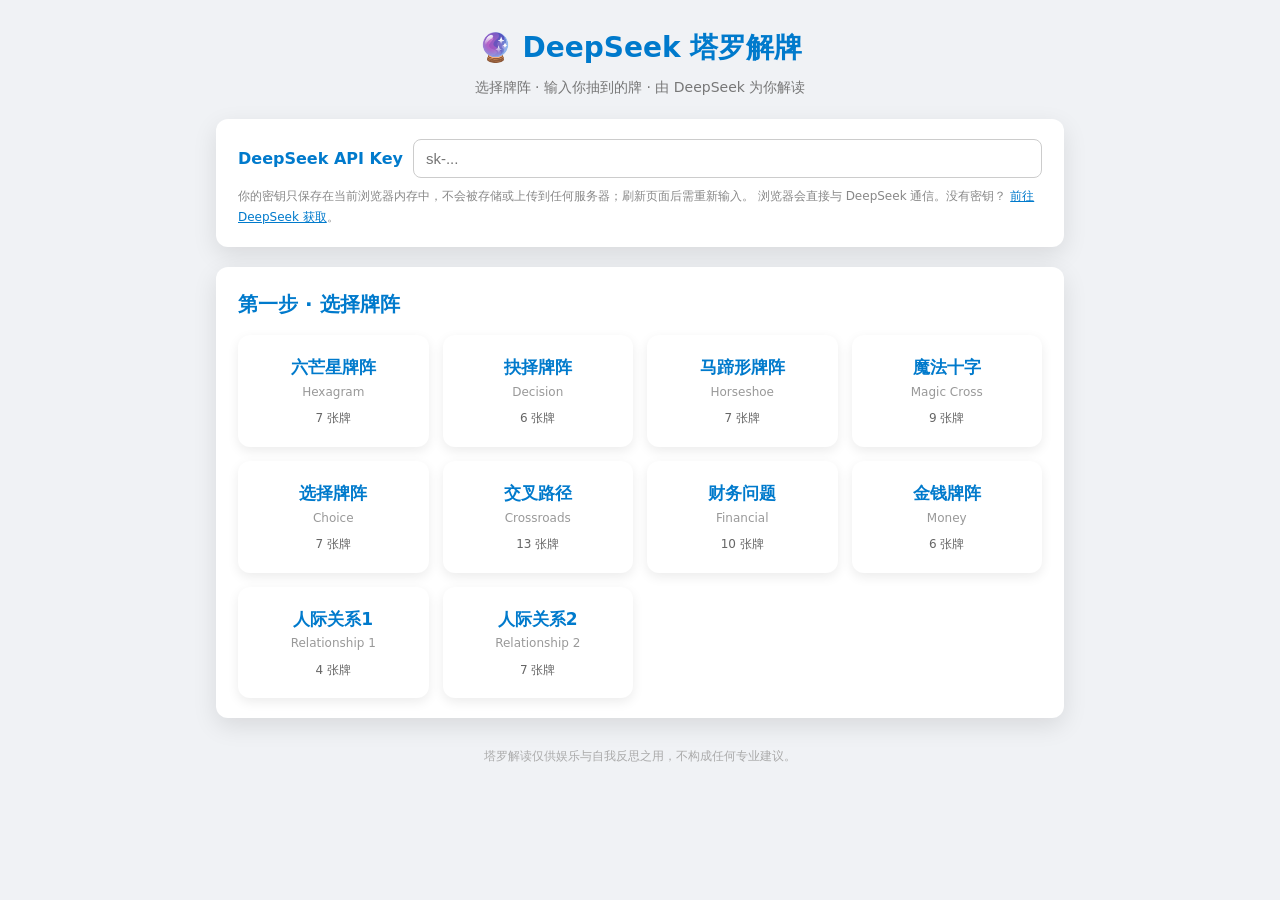
==== index.html @ 82ff8224 "Add interactive BYOK tarot reading web app Static, buildless single-page app for GitHub Pages: pick " ====
<!DOCTYPE html>
<html lang="zh-CN">
<head>
    <meta charset="utf-8">
    <meta name="viewport" content="width=device-width, initial-scale=1">
    <title>DeepSeek 塔罗解牌 · Tarot Reading</title>
    <link rel="stylesheet" href="app.css">
</head>
<body>
<div class="app-wrap">

    <header class="app-header">
        <h1>🔮 DeepSeek 塔罗解牌</h1>
        <p class="subtitle">选择牌阵 · 输入你抽到的牌 · 由 DeepSeek 为你解读</p>
    </header>

    <!-- API key (held in memory only, never stored) -->
    <div class="panel">
        <div class="key-row">
            <label for="api-key">DeepSeek API Key</label>
            <input type="password" id="api-key" placeholder="sk-..." autocomplete="off" spellcheck="false">
        </div>
        <p class="key-note">
            你的密钥只保存在当前浏览器内存中，不会被存储或上传到任何服务器；刷新页面后需重新输入。
            浏览器会直接与 DeepSeek 通信。没有密钥？
            <a href="https://platform.deepseek.com/" target="_blank" rel="noopener">前往 DeepSeek 获取</a>。
        </p>
    </div>

    <!-- Step 1: pick a spread -->
    <section class="step active panel" id="step-pick">
        <h2 class="step-title">第一步 · 选择牌阵</h2>
        <div class="spread-grid" id="spread-grid"><!-- filled by JS --></div>
    </section>

    <!-- Step 2: layout + question + card inputs -->
    <section class="step panel" id="step-input">
        <h2 class="step-title" id="input-title">第二步 · 输入抽到的牌</h2>
        <div class="canvas-viewport">
            <div class="canvas-scaler" id="canvas-scaler"><!-- spread layout --></div>
        </div>
        <div id="input-notes"><!-- spread notes --></div>

        <div class="question-block">
            <label for="question">你的问题（必填）</label>
            <textarea id="question" placeholder="例如：我该接受这份新工作吗？"></textarea>
        </div>

        <div class="pos-list" id="pos-list"><!-- per-position inputs --></div>

        <datalist id="cards-datalist"><!-- 78 cards --></datalist>

        <div id="input-error"></div>
        <div class="btn-row">
            <button class="btn btn--ghost" id="back-to-pick">← 返回选牌阵</button>
            <button class="btn" id="go-read">开始解读 →</button>
        </div>
    </section>

    <!-- Step 3: results -->
    <section class="step panel" id="step-result">
        <h2 class="step-title">第三步 · 解读结果</h2>
        <div id="result-status"></div>
        <details class="thinking-box" id="thinking-box" style="display:none;">
            <summary>查看 AI 的思考过程</summary>
            <div class="thinking-content" id="thinking-content"></div>
        </details>
        <div class="answer-content" id="answer-content"></div>
        <div class="btn-row">
            <button class="btn btn--ghost" id="back-to-input">← 修改输入</button>
            <button class="btn" id="new-reading">开始新的解读</button>
        </div>
    </section>

    <p class="disclaimer">塔罗解读仅供娱乐与自我反思之用，不构成任何专业建议。</p>
</div>

<script src="app.js"></script>
</body>
</html>
---- app.css ----
/* Interactive tarot app styles.
   Reuses the visual language of spreads/style.css (colors, card geometry,
   --dx/--dy centre-offset positioning) but is self-contained so the app does
   not depend on that file's body layout. */

:root {
    --accent: #007acc;
    --accent-dark: #005999;
    --bg: #f0f2f5;
    --panel: #ffffff;
    --label-bg: #fffbe6;
    --label-border: #e0d8a0;
    --line: #b0c4de;
}

* { box-sizing: border-box; }

body {
    margin: 0;
    background: var(--bg);
    color: #333;
    font-family: system-ui, -apple-system, "Segoe UI", "PingFang SC", "Microsoft YaHei", sans-serif;
    line-height: 1.7;
}

.app-wrap {
    max-width: 880px;
    margin: 0 auto;
    padding: 24px 16px 64px;
}

/* ---- Header & API key ---- */
.app-header {
    text-align: center;
    margin-bottom: 20px;
}
.app-header h1 {
    color: var(--accent);
    font-size: 28px;
    margin: 0 0 4px;
}
.app-header .subtitle { color: #777; font-size: 14px; margin: 0; }

.panel {
    background: var(--panel);
    border-radius: 12px;
    box-shadow: 0 8px 24px rgba(0, 0, 0, 0.1);
    padding: 20px 22px;
    margin-bottom: 20px;
}

.key-row { display: flex; gap: 10px; align-items: center; flex-wrap: wrap; }
.key-row label { font-weight: 600; color: var(--accent); white-space: nowrap; }
.key-row input[type="password"] {
    flex: 1;
    min-width: 220px;
    padding: 10px 12px;
    border: 1px solid #ccc;
    border-radius: 8px;
    font-size: 15px;
}
.key-note { font-size: 12px; color: #888; margin: 8px 0 0; }
.key-note a { color: var(--accent); }

/* ---- Buttons ---- */
.btn {
    background: var(--accent);
    color: #fff;
    border: none;
    border-radius: 8px;
    padding: 11px 22px;
    font-size: 16px;
    font-weight: 600;
    cursor: pointer;
    transition: background 0.2s ease, opacity 0.2s ease;
}
.btn:hover { background: var(--accent-dark); }
.btn:disabled { opacity: 0.5; cursor: not-allowed; }
.btn--ghost {
    background: transparent;
    color: var(--accent);
    border: 1px solid var(--accent);
}
.btn--ghost:hover { background: rgba(0, 122, 204, 0.08); }
.btn-row { display: flex; gap: 12px; justify-content: space-between; margin-top: 20px; }

/* ---- Steps ---- */
.step { display: none; }
.step.active { display: block; }

.step-title { color: var(--accent); font-size: 20px; font-weight: 700; margin: 0 0 14px; }

/* ---- Spread picker ---- */
.spread-grid {
    display: grid;
    grid-template-columns: repeat(auto-fill, minmax(160px, 1fr));
    gap: 14px;
}
.spread-card {
    background: var(--panel);
    border: 2px solid transparent;
    border-radius: 12px;
    box-shadow: 0 4px 12px rgba(0, 0, 0, 0.08);
    padding: 16px;
    cursor: pointer;
    text-align: center;
    transition: transform 0.15s ease, border-color 0.15s ease;
}
.spread-card:hover { transform: translateY(-3px); }
.spread-card.selected { border-color: var(--accent); }
.spread-card .zh { font-weight: 700; font-size: 17px; color: var(--accent); }
.spread-card .en { font-size: 12px; color: #999; }
.spread-card .cnt { font-size: 12px; color: #666; margin-top: 6px; }

/* ---- Spread layout canvas (mirrors spreads/style.css geometry) ---- */
.canvas-viewport { width: 100%; overflow: hidden; display: flex; justify-content: center; }
.canvas-scaler { transform-origin: top center; }

.spread-canvas {
    position: relative;
    background: #ffffff;
    border-radius: 12px;
    box-shadow: 0 8px 24px rgba(0, 0, 0, 0.1);
}
.spread-lines {
    position: absolute;
    top: 0; left: 0;
    width: 100%; height: 100%;
    pointer-events: none;
}
.spread-canvas .card {
    position: absolute;
    left: 50%; top: 50%;
    --dx: 0px; --dy: 0px;
    width: 50px; height: 72px;
    background-color: var(--accent);
    color: #fff;
    font-weight: bold; font-size: 18px;
    display: flex; justify-content: center; align-items: center;
    border-radius: 8px;
    box-shadow: 0 4px 10px rgba(0, 122, 204, 0.3);
    transform: translate(-50%, -50%) translate(var(--dx), var(--dy));
    cursor: pointer;
    user-select: none;
    transition: background-color 0.2s ease;
}
.spread-canvas .card.filled { background-color: #2e9e5b; box-shadow: 0 4px 10px rgba(46, 158, 91, 0.35); }
.spread-canvas .card:hover { background-color: var(--accent-dark); }
.spread-canvas .card.filled:hover { background-color: #248049; }

.label {
    position: absolute;
    background: var(--label-bg);
    border: 1px solid var(--label-border);
    color: #333;
    font-size: 12px;
    font-weight: 500;
    padding: 3px 7px;
    border-radius: 10px;
    white-space: nowrap;
    box-shadow: 0 2px 5px rgba(0, 0, 0, 0.08);
    pointer-events: none;
}
.label--right { left: calc(100% + 10px); top: 50%; transform: translateY(-50%); }
.label--left  { right: calc(100% + 10px); top: 50%; transform: translateY(-50%); }
.label--top    { bottom: calc(100% + 10px); left: 50%; transform: translateX(-50%); }
.label--bottom { top: calc(100% + 10px); left: 50%; transform: translateX(-50%); }

.spread-notes {
    background: #fafbfc;
    border: 1px solid #eee;
    border-radius: 10px;
    padding: 12px 16px;
    font-size: 13px;
    margin: 16px 0;
}
.spread-notes ul { margin: 0; padding-left: 18px; }
.spread-notes b { color: var(--accent); }

/* ---- Input form ---- */
.question-block { margin: 18px 0; }
.question-block label { font-weight: 700; color: var(--accent); display: block; margin-bottom: 6px; }
.question-block textarea {
    width: 100%;
    min-height: 70px;
    padding: 10px 12px;
    border: 1px solid #ccc;
    border-radius: 8px;
    font-size: 15px;
    font-family: inherit;
    resize: vertical;
}

.pos-list { display: flex; flex-direction: column; gap: 10px; }
.pos-row {
    display: grid;
    grid-template-columns: 44px 1fr auto;
    gap: 10px;
    align-items: center;
    padding: 10px;
    border: 1px solid #eee;
    border-radius: 10px;
    background: #fafbfc;
}
.pos-row .pos-num {
    width: 32px; height: 32px;
    background: var(--accent);
    color: #fff;
    border-radius: 50%;
    display: flex; align-items: center; justify-content: center;
    font-weight: 700;
}
.pos-row .pos-meta { min-width: 0; }
.pos-row .pos-label { font-size: 13px; color: #666; margin-bottom: 4px; }
.pos-row .card-input {
    width: 100%;
    padding: 9px 10px;
    border: 1px solid #ccc;
    border-radius: 8px;
    font-size: 15px;
}
.pos-row .card-input.invalid { border-color: #d9534f; background: #fff5f5; }

/* Orientation toggle */
.orient {
    display: inline-flex;
    border: 1px solid var(--accent);
    border-radius: 8px;
    overflow: hidden;
    font-size: 14px;
    user-select: none;
}
.orient button {
    border: none;
    background: #fff;
    color: var(--accent);
    padding: 8px 12px;
    cursor: pointer;
}
.orient button.on { background: var(--accent); color: #fff; }

/* ---- Results ---- */
.thinking-box { margin-bottom: 16px; }
.thinking-box summary {
    cursor: pointer;
    font-weight: 600;
    color: #888;
    font-size: 14px;
}
.thinking-content {
    white-space: pre-wrap;
    font-size: 13px;
    color: #888;
    background: #fafbfc;
    border: 1px solid #eee;
    border-radius: 8px;
    padding: 12px;
    margin-top: 8px;
    max-height: 280px;
    overflow: auto;
}
.answer-content {
    white-space: pre-wrap;
    font-size: 15.5px;
    line-height: 1.85;
}
.status-msg {
    padding: 12px 14px;
    border-radius: 8px;
    margin: 12px 0;
    font-size: 14px;
}
.status-msg.error { background: #fdecea; color: #b71c1c; border: 1px solid #f5c6cb; }
.status-msg.info  { background: #e8f4fd; color: #0b5e9e; border: 1px solid #bee0fb; }
.spinner-dots::after {
    content: "";
    animation: dots 1.2s steps(4, end) infinite;
}
@keyframes dots { 0% { content: ""; } 25% { content: "·"; } 50% { content: "··"; } 75% { content: "···"; } }

.disclaimer { text-align: center; font-size: 12px; color: #aaa; margin-top: 28px; }

/* ---- Responsive ---- */
@media (max-width: 600px) {
    .app-header h1 { font-size: 23px; }
    .panel { padding: 16px; }
    .pos-row { grid-template-columns: 36px 1fr; grid-template-areas: "num meta" "orient orient"; }
    .pos-row .pos-num { grid-area: num; }
    .pos-row .pos-meta { grid-area: meta; }
    .pos-row .orient { grid-area: orient; justify-self: start; }
    .btn-row .btn { flex: 1; }
}
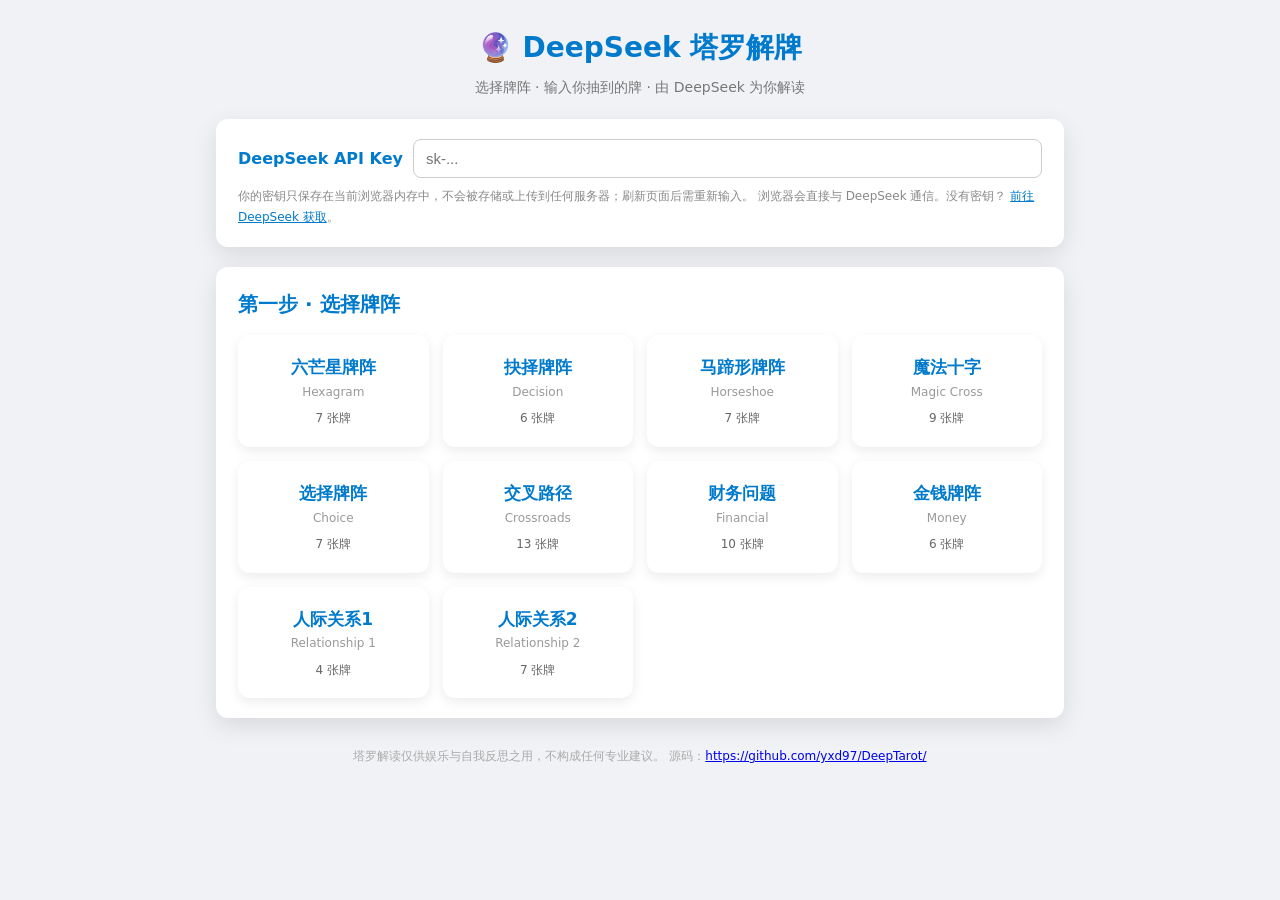
==== commit 407abd9f: "add links to website/repo" ====
--- a/index.html
+++ b/index.html
@@ -72,7 +72,8 @@
         </div>
     </section>
 
-    <p class="disclaimer">塔罗解读仅供娱乐与自我反思之用，不构成任何专业建议。</p>
+    <p class="disclaimer">塔罗解读仅供娱乐与自我反思之用，不构成任何专业建议。
+        源码：<a href='https://github.com/yxd97/DeepTarot/'>https://github.com/yxd97/DeepTarot/</a></p>
 </div>
 
 <script src="app.js"></script>
--- a/app.css
+++ b/app.css
@@ -260,10 +260,55 @@
     overflow: auto;
 }
 .answer-content {
-    white-space: pre-wrap;
     font-size: 15.5px;
     line-height: 1.85;
-}
+    word-wrap: break-word;
+}
+.answer-content > :first-child { margin-top: 0; }
+.answer-content > :last-child { margin-bottom: 0; }
+.answer-content h1,
+.answer-content h2,
+.answer-content h3,
+.answer-content h4,
+.answer-content h5,
+.answer-content h6 {
+    line-height: 1.35;
+    margin: 1.4em 0 0.5em;
+    font-weight: 700;
+}
+.answer-content h1 { font-size: 1.5em; }
+.answer-content h2 { font-size: 1.32em; }
+.answer-content h3 { font-size: 1.16em; }
+.answer-content h4,
+.answer-content h5,
+.answer-content h6 { font-size: 1.04em; }
+.answer-content p { margin: 0.7em 0; }
+.answer-content ul,
+.answer-content ol { margin: 0.7em 0; padding-left: 1.5em; }
+.answer-content li { margin: 0.3em 0; }
+.answer-content blockquote {
+    margin: 0.9em 0;
+    padding: 0.2em 1em;
+    border-left: 3px solid #d9c7f0;
+    background: #faf7fe;
+    color: #555;
+    border-radius: 0 6px 6px 0;
+}
+.answer-content blockquote p { margin: 0.4em 0; }
+.answer-content hr {
+    border: none;
+    border-top: 1px solid #eee;
+    margin: 1.4em 0;
+}
+.answer-content code {
+    background: #f3f0f8;
+    padding: 0.1em 0.4em;
+    border-radius: 4px;
+    font-size: 0.9em;
+    font-family: ui-monospace, SFMono-Regular, Menlo, monospace;
+}
+.answer-content a { color: #7b4fb5; }
+.answer-content strong { font-weight: 700; }
 .status-msg {
     padding: 12px 14px;
     border-radius: 8px;
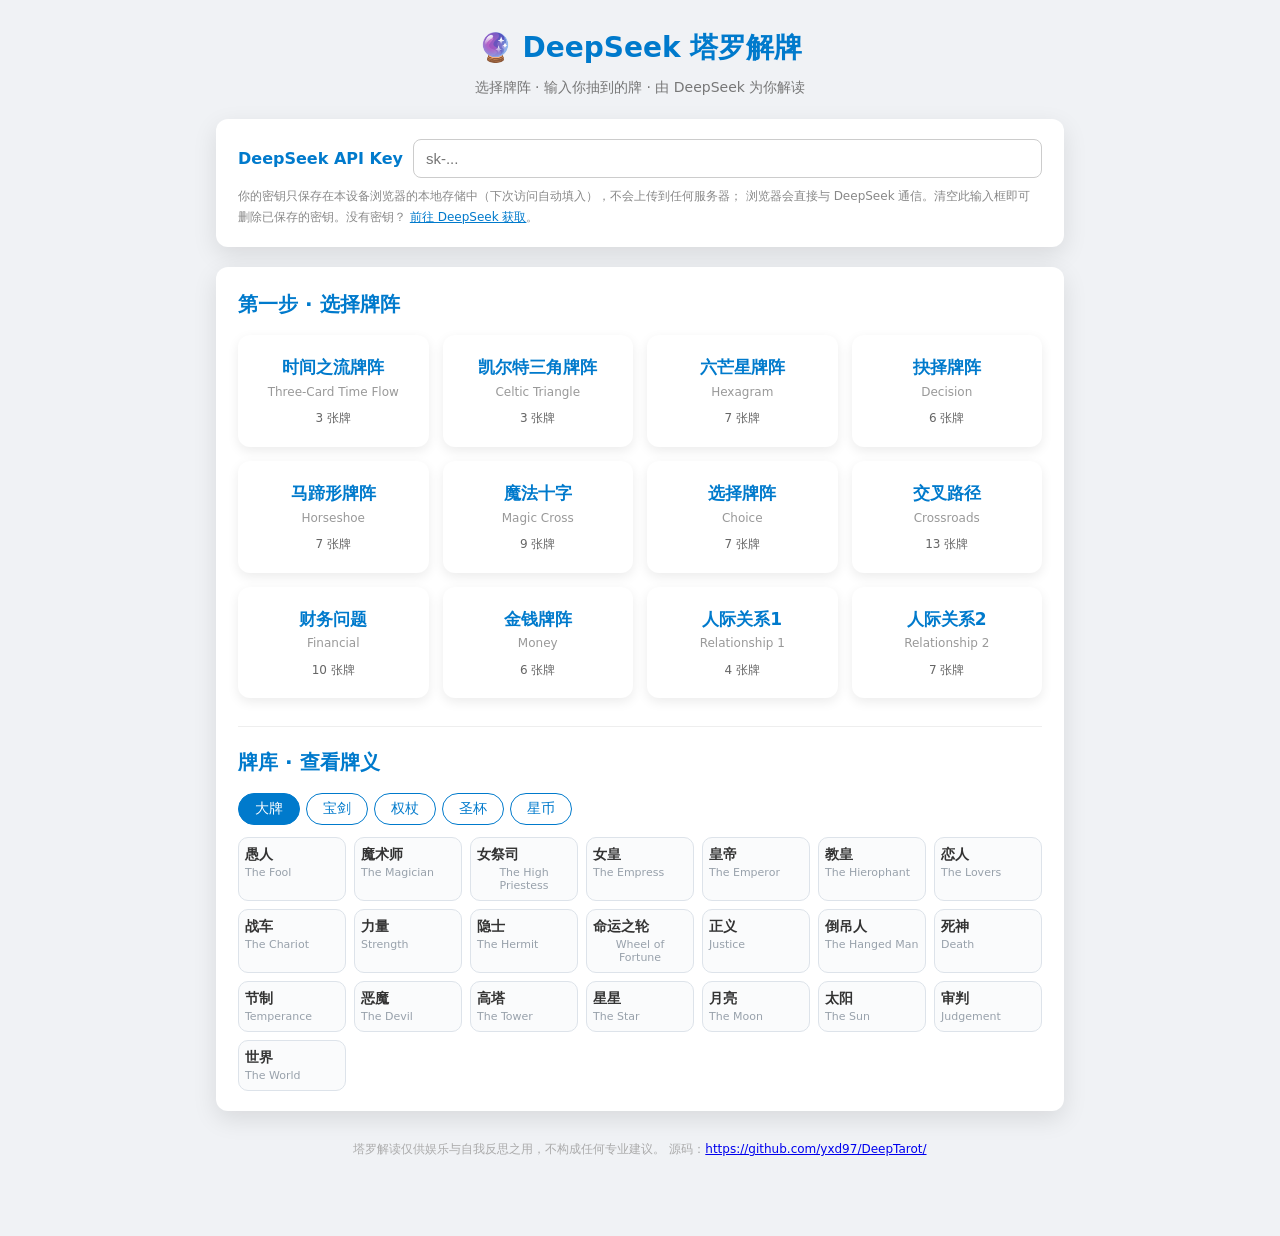
==== commit a9df0b6b: "Add deck viewer, modal card picker, API key caching, two 3-card spreads - Cache the DeepSeek API key" ====
--- a/index.html
+++ b/index.html
@@ -14,15 +14,15 @@
         <p class="subtitle">选择牌阵 · 输入你抽到的牌 · 由 DeepSeek 为你解读</p>
     </header>
 
-    <!-- API key (held in memory only, never stored) -->
+    <!-- API key (cached locally in this browser's localStorage) -->
     <div class="panel">
         <div class="key-row">
             <label for="api-key">DeepSeek API Key</label>
             <input type="password" id="api-key" placeholder="sk-..." autocomplete="off" spellcheck="false">
         </div>
         <p class="key-note">
-            你的密钥只保存在当前浏览器内存中，不会被存储或上传到任何服务器；刷新页面后需重新输入。
-            浏览器会直接与 DeepSeek 通信。没有密钥？
+            你的密钥只保存在本设备浏览器的本地存储中（下次访问自动填入），不会上传到任何服务器；
+            浏览器会直接与 DeepSeek 通信。清空此输入框即可删除已保存的密钥。没有密钥？
             <a href="https://platform.deepseek.com/" target="_blank" rel="noopener">前往 DeepSeek 获取</a>。
         </p>
     </div>
@@ -31,6 +31,22 @@
     <section class="step active panel" id="step-pick">
         <h2 class="step-title">第一步 · 选择牌阵</h2>
         <div class="spread-grid" id="spread-grid"><!-- filled by JS --></div>
+
+        <!-- Deck viewer: browse all 78 cards' meanings -->
+        <div class="deck-viewer">
+            <h2 class="step-title">牌库 · 查看牌义</h2>
+            <div class="tabs" id="deck-tabs"><!-- filled by JS --></div>
+            <div class="deck-grid" id="deck-grid"><!-- filled by JS --></div>
+        </div>
+    </section>
+
+    <!-- Card meaning detail page -->
+    <section class="step panel" id="step-card">
+        <h2 class="step-title" id="card-title"></h2>
+        <div class="answer-content" id="card-content"></div>
+        <div class="btn-row">
+            <button class="btn btn--ghost" id="back-from-card">← 返回首页</button>
+        </div>
     </section>
 
     <!-- Step 2: layout + question + card inputs -->
@@ -47,8 +63,6 @@
         </div>
 
         <div class="pos-list" id="pos-list"><!-- per-position inputs --></div>
-
-        <datalist id="cards-datalist"><!-- 78 cards --></datalist>
 
         <div id="input-error"></div>
         <div class="btn-row">
@@ -76,6 +90,21 @@
         源码：<a href='https://github.com/yxd97/DeepTarot/'>https://github.com/yxd97/DeepTarot/</a></p>
 </div>
 
+<!-- Card picker modal (5 tabs, tap to select) -->
+<div class="modal-overlay" id="card-modal" hidden>
+    <div class="modal" role="dialog" aria-modal="true" aria-labelledby="modal-title">
+        <div class="modal-head">
+            <div class="modal-title" id="modal-title">选择一张牌</div>
+            <button class="modal-close" id="modal-close" type="button" aria-label="关闭">×</button>
+        </div>
+        <div class="tabs" id="modal-tabs"><!-- filled by JS --></div>
+        <div class="deck-grid modal-grid" id="modal-grid"><!-- filled by JS --></div>
+        <div class="modal-foot">
+            <button class="btn btn--ghost" id="modal-clear" type="button">清除该位置</button>
+        </div>
+    </div>
+</div>
+
 <script src="app.js"></script>
 </body>
 </html>
--- a/app.css
+++ b/app.css
@@ -212,14 +212,124 @@
 }
 .pos-row .pos-meta { min-width: 0; }
 .pos-row .pos-label { font-size: 13px; color: #666; margin-bottom: 4px; }
-.pos-row .card-input {
+.card-select {
+    display: block;
     width: 100%;
     padding: 9px 10px;
-    border: 1px solid #ccc;
+    border: 1px dashed #b6bec7;
     border-radius: 8px;
     font-size: 15px;
-}
-.pos-row .card-input.invalid { border-color: #d9534f; background: #fff5f5; }
+    font-family: inherit;
+    text-align: left;
+    background: #fff;
+    color: #999;
+    cursor: pointer;
+    transition: border-color 0.15s ease, background 0.15s ease;
+}
+.card-select:hover { border-color: var(--accent); }
+.card-select.picked {
+    border-style: solid;
+    border-color: #2e9e5b;
+    background: #f4fbf6;
+    color: #333;
+    font-weight: 600;
+}
+
+/* ---- Deck tabs & card grid (home viewer + picker modal) ---- */
+.tabs { display: flex; gap: 6px; flex-wrap: wrap; margin-bottom: 12px; }
+.tab-btn {
+    border: 1px solid var(--accent);
+    background: #fff;
+    color: var(--accent);
+    border-radius: 999px;
+    padding: 6px 16px;
+    font-size: 14px;
+    font-family: inherit;
+    cursor: pointer;
+    transition: background 0.15s ease, color 0.15s ease;
+}
+.tab-btn:hover { background: rgba(0, 122, 204, 0.08); }
+.tab-btn.on { background: var(--accent); color: #fff; }
+
+.deck-grid {
+    display: grid;
+    grid-template-columns: repeat(auto-fill, minmax(104px, 1fr));
+    gap: 8px;
+}
+.deck-card-btn {
+    border: 1px solid #dde3ea;
+    background: #fafbfc;
+    border-radius: 10px;
+    padding: 8px 6px;
+    cursor: pointer;
+    text-align: center;
+    display: flex;
+    flex-direction: column;
+    gap: 2px;
+    font-family: inherit;
+    transition: border-color 0.15s ease, background 0.15s ease;
+}
+.deck-card-btn:hover { border-color: var(--accent); background: #f0f7fd; }
+.deck-card-btn .zh { font-weight: 600; font-size: 14px; color: #333; }
+.deck-card-btn .en { font-size: 11px; color: #98a1ab; }
+.deck-card-btn.current { border-color: var(--accent); background: #e8f4fd; }
+.deck-card-btn.used { opacity: 0.35; cursor: not-allowed; }
+
+.deck-viewer { margin-top: 28px; border-top: 1px solid #eee; padding-top: 18px; }
+
+/* ---- Card picker modal ---- */
+.modal-overlay {
+    position: fixed;
+    inset: 0;
+    background: rgba(20, 30, 40, 0.55);
+    display: flex;
+    align-items: center;
+    justify-content: center;
+    z-index: 100;
+    padding: 16px;
+}
+.modal-overlay[hidden] { display: none; }
+body.modal-open { overflow: hidden; }
+.modal {
+    background: #fff;
+    border-radius: 14px;
+    width: 100%;
+    max-width: 640px;
+    max-height: min(85vh, 720px);
+    display: flex;
+    flex-direction: column;
+    box-shadow: 0 20px 60px rgba(0, 0, 0, 0.3);
+}
+.modal-head {
+    display: flex;
+    align-items: center;
+    justify-content: space-between;
+    gap: 10px;
+    padding: 14px 18px 10px;
+}
+.modal-title { font-weight: 700; color: var(--accent); }
+.modal-close {
+    border: none;
+    background: none;
+    font-size: 28px;
+    line-height: 1;
+    color: #999;
+    cursor: pointer;
+    padding: 0 4px;
+}
+.modal-close:hover { color: #333; }
+.modal .tabs { padding: 0 18px; margin-bottom: 8px; }
+.modal-grid { flex: 1; overflow-y: auto; padding: 4px 18px 12px; }
+.modal-foot {
+    padding: 10px 18px 14px;
+    display: flex;
+    justify-content: flex-end;
+    border-top: 1px solid #eee;
+}
+@media (max-width: 600px) {
+    .modal-overlay { padding: 0; align-items: flex-end; }
+    .modal { max-width: none; max-height: 92vh; border-radius: 14px 14px 0 0; }
+}
 
 /* Orientation toggle */
 .orient {
